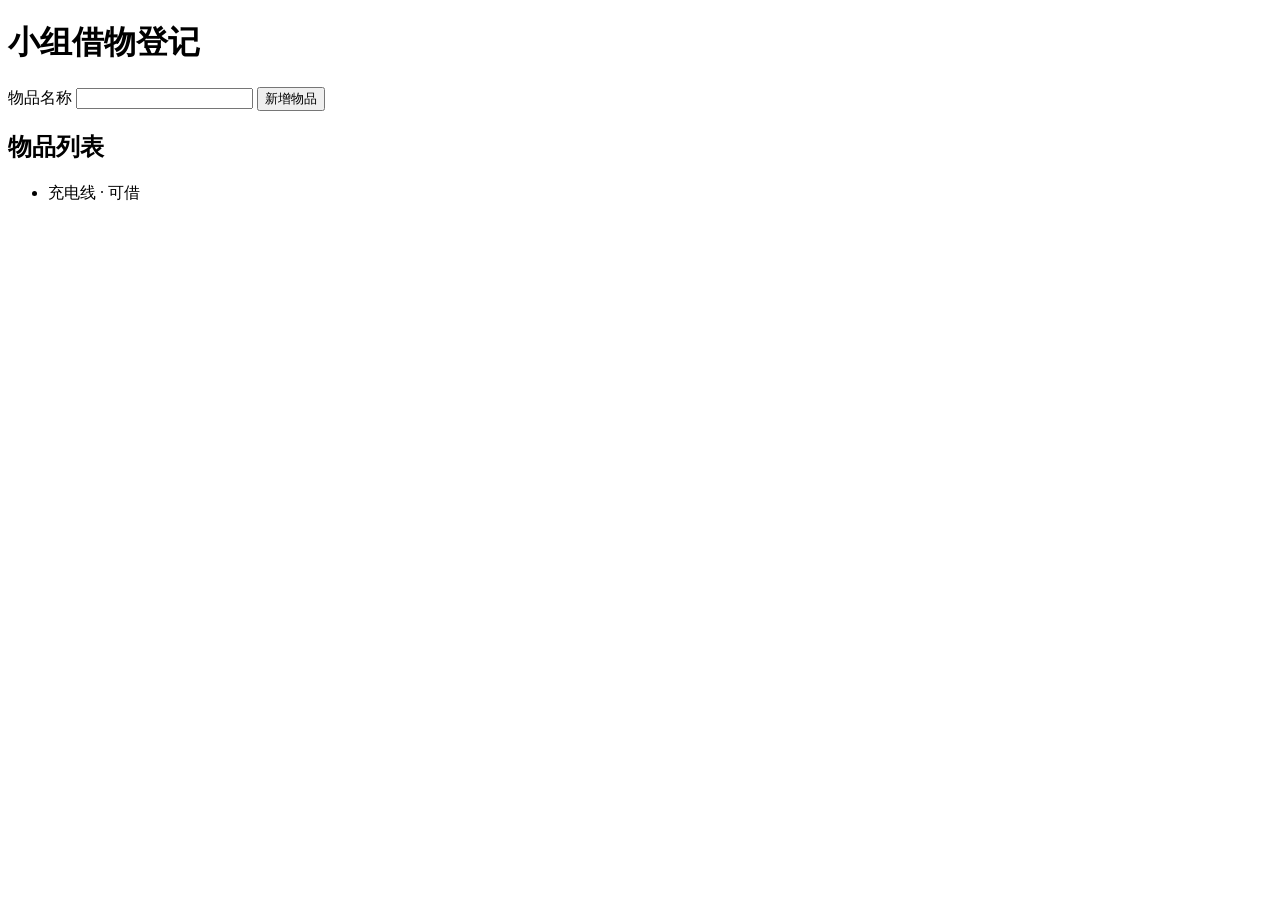
==== 小组借物登记/index.html @ 48cd9614 "first" ====
<!doctype html>
<html lang="zh-CN">
<head>
    <meta charset="UTF-8">
    <meta name="viewport" content="width=device-width, initial-scale=1">
    <title>小组借物登记</title>
</head>
<body>
    <h1>小组借物登记</h1>

    <label for="itemName">物品名称</label>
    <input id="itemName" type="text">
    <button type="button" onclick="addItem()">新增物品</button>

    <h2>物品列表</h2>
    <ul id="itemList">
        <li>充电线 · 可借</li>
    </ul>

    <script>
        function addItem() {
        }
    </script>
</body>
</html>
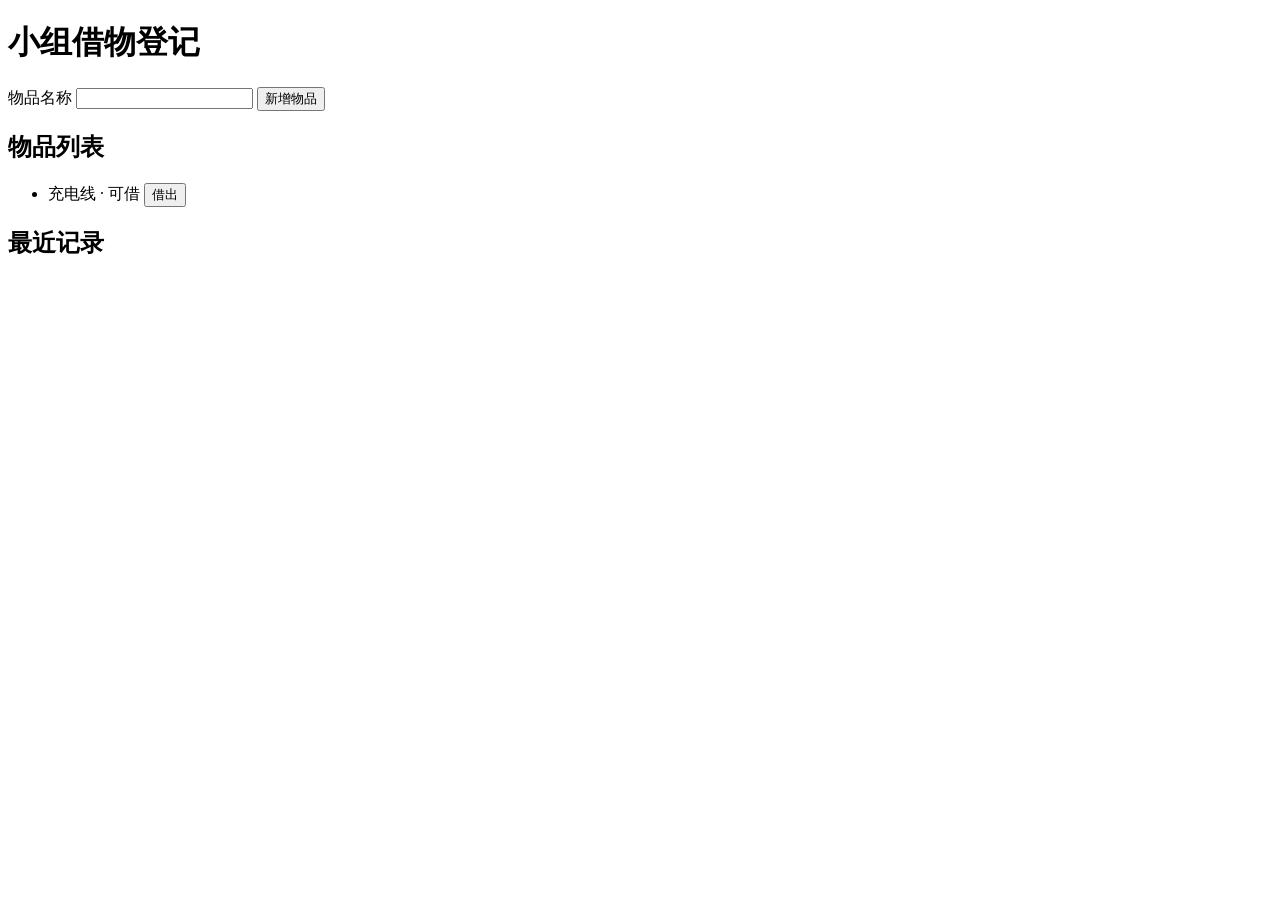
==== commit 6e39003d: "小组借物登记/index.html" ====
--- a/小组借物登记/index.html
+++ b/小组借物登记/index.html
@@ -14,12 +14,78 @@
 
     <h2>物品列表</h2>
     <ul id="itemList">
-        <li>充电线 · 可借</li>
     </ul>
+     <h2>最近记录</h2>
+    <ul id="recordList"></ul>
+    <script>
+        let items = [{ name: "充电线" }];
+    const savedItems = localStorage.getItem("borrowItems");
 
-    <script>
-        function addItem() {
+     if (savedItems !== null) {
+    items = JSON.parse(savedItems);
+}
+function showRecord(action) {
+    const time = new Date().toLocaleTimeString();
+    const record = document.createElement("li");
+    record.textContent = time + " · " + action;
+    document.getElementById("recordList").prepend(record);
+}
+
+function showItem(item) {
+    const row = document.createElement("li");
+    const label = document.createElement("span");
+    const button = document.createElement("button");
+
+    function updateRow() {
+        if (item.borrower) {
+            label.textContent = item.name + " · 已借出 · " + item.borrower + " ";
+            button.textContent = "归还";
+        } else {
+            label.textContent = item.name + " · 可借 ";
+            button.textContent = "借出";
         }
+    }
+
+  button.onclick = function () {
+    let action;
+
+    if (item.borrower) {
+        action = item.borrower + " 归还了 " + item.name;
+        item.borrower = "";
+    } else {
+        const borrower = prompt("请输入借用人的名字");
+        if (borrower === null || borrower.trim() === "") return;
+        item.borrower = borrower.trim();
+        action = item.borrower + " 借走了 " + item.name;
+    }
+
+    localStorage.setItem("borrowItems", JSON.stringify(items));
+    updateRow();
+    showRecord(action);
+};
+
+    updateRow();
+    row.appendChild(label);
+    row.appendChild(button);
+    document.getElementById("itemList").appendChild(row);
+}
+
+function addItem() {
+    const input = document.getElementById("itemName");
+    const name = input.value.trim();
+    if (name === "") return;
+
+    const item = { name: name };
+    items.push(item);
+    localStorage.setItem("borrowItems", JSON.stringify(items));
+
+    showItem(item);
+    input.value = "";
+}
+
+for (const item of items) {
+    showItem(item);
+}
     </script>
 </body>
 </html>
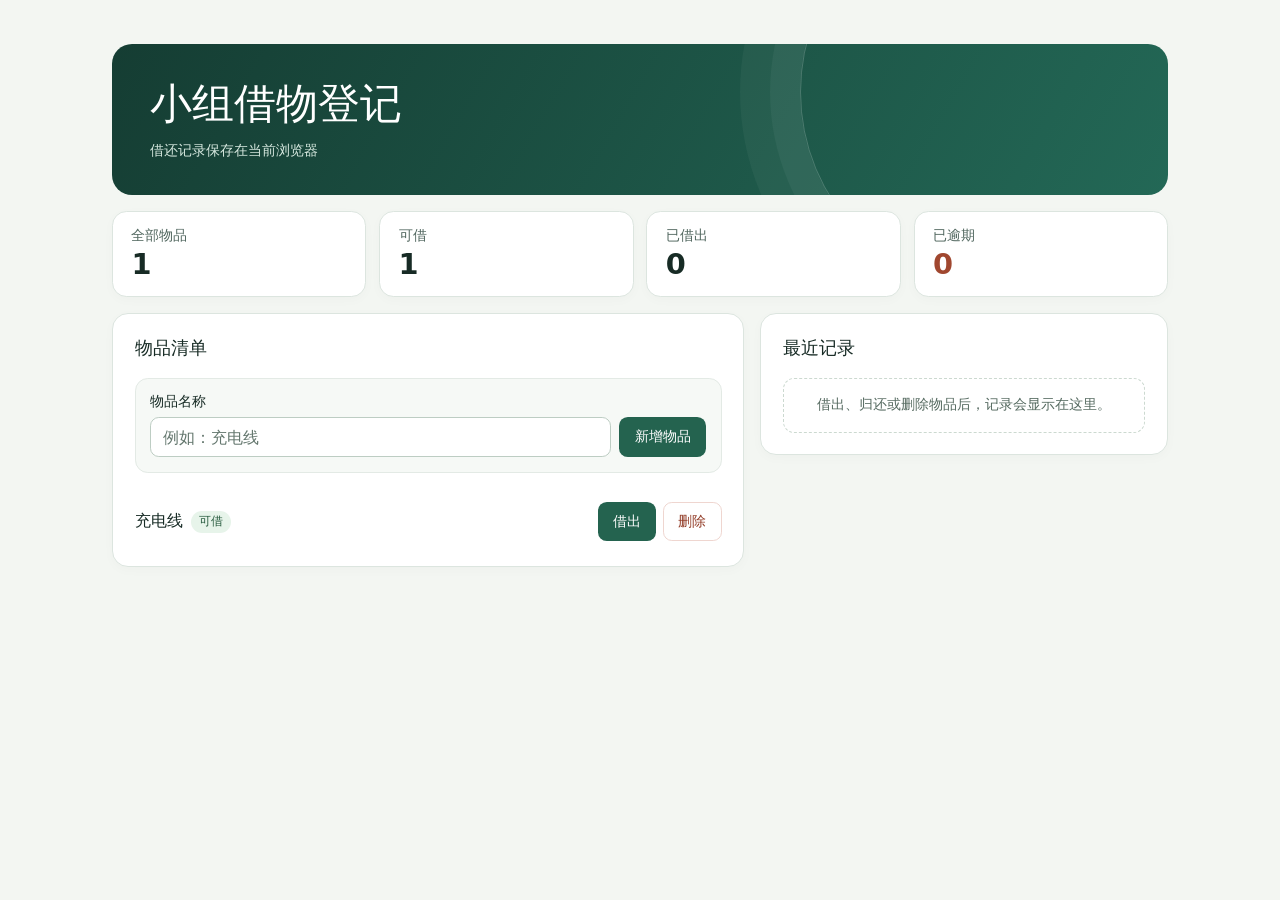
==== commit df15a28d: "完善借物登记界面和借还功能" ====
--- a/小组借物登记/index.html
+++ b/小组借物登记/index.html
@@ -4,87 +4,251 @@
     <meta charset="UTF-8">
     <meta name="viewport" content="width=device-width, initial-scale=1">
     <title>小组借物登记</title>
+    <link rel="stylesheet" href="style.css">
 </head>
 <body>
-    <h1>小组借物登记</h1>
-
-    <label for="itemName">物品名称</label>
-    <input id="itemName" type="text">
-    <button type="button" onclick="addItem()">新增物品</button>
-
-    <h2>物品列表</h2>
-    <ul id="itemList">
-    </ul>
-     <h2>最近记录</h2>
-    <ul id="recordList"></ul>
+    <main class="workspace">
+        <header class="hero">
+            <h1>小组借物登记</h1>
+            <p>借还记录保存在当前浏览器</p>
+        </header>
+
+        <dl class="overview" aria-label="物品统计">
+            <div class="stat"><dt>全部物品</dt><dd id="totalCount">0</dd></div>
+            <div class="stat"><dt>可借</dt><dd id="availableCount">0</dd></div>
+            <div class="stat"><dt>已借出</dt><dd id="borrowedCount">0</dd></div>
+            <div class="stat stat-overdue"><dt>已逾期</dt><dd id="overdueCount">0</dd></div>
+        </dl>
+
+        <div class="panels">
+            <section class="panel" aria-labelledby="itemsHeading">
+                <h2 id="itemsHeading">物品清单</h2>
+                <form class="add-form" onsubmit="addItem(event)">
+                    <label for="itemName">物品名称</label>
+                    <div class="input-row">
+                        <input id="itemName" type="text" placeholder="例如：充电线" required>
+                        <button type="submit">新增物品</button>
+                    </div>
+                </form>
+                <p class="empty-state" id="emptyItems" hidden>清单是空的，可以在上方新增物品。</p>
+                <ul class="item-list" id="itemList" aria-label="物品"></ul>
+            </section>
+
+            <section class="panel" aria-labelledby="recordsHeading">
+                <h2 id="recordsHeading">最近记录</h2>
+                <p class="empty-state" id="emptyRecords">借出、归还或删除物品后，记录会显示在这里。</p>
+                <ul class="record-list" id="recordList" aria-label="操作记录"></ul>
+            </section>
+        </div>
+    </main>
+
+    <dialog id="borrowDialog" aria-labelledby="borrowHeading">
+        <form id="borrowForm" onsubmit="borrowItem(event)">
+            <h2 id="borrowHeading">登记借出</h2>
+            <p class="dialog-item" id="borrowItemName"></p>
+            <label for="borrowerName">借用人</label>
+            <input id="borrowerName" type="text" placeholder="输入借用人姓名" required autofocus>
+            <label for="dueDate">应还日期 <span>选填</span></label>
+            <input id="dueDate" type="date">
+            <div class="dialog-actions">
+                <button class="secondary" id="cancelBorrow" type="button">取消</button>
+                <button type="submit">确认借出</button>
+            </div>
+        </form>
+    </dialog>
+
+    <dialog id="deleteDialog" aria-labelledby="deleteHeading" aria-describedby="deleteMessage">
+        <form method="dialog">
+            <h2 id="deleteHeading">删除物品</h2>
+            <p class="dialog-item" id="deleteMessage"></p>
+            <div class="dialog-actions">
+                <button class="secondary" value="cancel" autofocus>取消</button>
+                <button class="danger-solid" value="delete">确认删除</button>
+            </div>
+        </form>
+    </dialog>
+
     <script>
-        let items = [{ name: "充电线" }];
-    const savedItems = localStorage.getItem("borrowItems");
-
-     if (savedItems !== null) {
-    items = JSON.parse(savedItems);
-}
-function showRecord(action) {
-    const time = new Date().toLocaleTimeString();
-    const record = document.createElement("li");
-    record.textContent = time + " · " + action;
-    document.getElementById("recordList").prepend(record);
+let items = [{ name: "充电线" }];
+let records = [];
+let itemToBorrow = null;
+let itemToDelete = null;
+const savedItems = localStorage.getItem("borrowItems");
+const itemList = document.getElementById("itemList");
+const borrowDialog = document.getElementById("borrowDialog");
+const deleteDialog = document.getElementById("deleteDialog");
+
+if (savedItems !== null) {
+    const saved = JSON.parse(savedItems);
+    if (Array.isArray(saved)) {
+        items = saved;
+    } else {
+        items = saved.items;
+        records = saved.records;
+    }
+}
+
+function saveData() {
+    localStorage.setItem("borrowItems", JSON.stringify({ items, records }));
+}
+
+function showRecord(text) {
+    const row = document.createElement("li");
+    row.textContent = text;
+    document.getElementById("recordList").prepend(row);
+    document.getElementById("emptyRecords").hidden = true;
+}
+
+function addRecord(action) {
+    const text = new Date().toLocaleString() + " · " + action;
+    records.push(text);
+    saveData();
+    showRecord(text);
+}
+
+function isOverdue(item) {
+    if (!item.borrower || !item.dueDate) return false;
+    const today = new Date();
+    today.setHours(0, 0, 0, 0);
+    return new Date(item.dueDate + "T00:00:00") < today;
+}
+
+function openBorrowDialog(item) {
+    itemToBorrow = item;
+    document.getElementById("borrowForm").reset();
+    document.getElementById("borrowItemName").textContent = item.name;
+    borrowDialog.showModal();
+}
+
+function borrowItem(event) {
+    event.preventDefault();
+    const input = document.getElementById("borrowerName");
+    const borrower = input.value.trim();
+    if (!borrower) {
+        input.focus();
+        return;
+    }
+    if (!itemToBorrow || itemToBorrow.borrower) return;
+
+    itemToBorrow.borrower = borrower;
+    itemToBorrow.dueDate = document.getElementById("dueDate").value;
+    addRecord(borrower + " 借走了 " + itemToBorrow.name);
+    borrowDialog.close();
+    renderItems();
+}
+
+function returnItem(item) {
+    const action = item.borrower + " 归还了 " + item.name;
+    item.borrower = "";
+    item.dueDate = "";
+    addRecord(action);
+    renderItems();
+}
+
+function openDeleteDialog(item) {
+    itemToDelete = item;
+    deleteDialog.returnValue = "";
+    const borrower = item.borrower ? " 当前借用人：" + item.borrower + "。" : "";
+    document.getElementById("deleteMessage").textContent = "确定从清单删除「" + item.name + "」？" + borrower;
+    deleteDialog.showModal();
 }
 
 function showItem(item) {
     const row = document.createElement("li");
-    const label = document.createElement("span");
+    row.className = "item-row";
+    const details = document.createElement("div");
+    const heading = document.createElement("div");
+    heading.className = "item-heading";
+    const name = document.createElement("strong");
+    name.textContent = item.name;
+    const badge = document.createElement("span");
     const button = document.createElement("button");
-
-    function updateRow() {
-        if (item.borrower) {
-            label.textContent = item.name + " · 已借出 · " + item.borrower + " ";
-            button.textContent = "归还";
-        } else {
-            label.textContent = item.name + " · 可借 ";
-            button.textContent = "借出";
-        }
-    }
-
-  button.onclick = function () {
-    let action;
+    button.type = "button";
 
     if (item.borrower) {
-        action = item.borrower + " 归还了 " + item.name;
-        item.borrower = "";
+        const late = isOverdue(item);
+        badge.className = late ? "badge overdue" : "badge borrowed";
+        badge.textContent = late ? "已逾期" : "已借出";
+        const description = document.createElement("p");
+        description.className = "item-meta";
+        description.textContent = "借用人 " + item.borrower;
+        if (item.dueDate) description.textContent += " · 应还 " + item.dueDate;
+        details.appendChild(description);
+        button.className = "secondary";
+        button.textContent = "归还";
+        button.onclick = function () { returnItem(item); };
     } else {
-        const borrower = prompt("请输入借用人的名字");
-        if (borrower === null || borrower.trim() === "") return;
-        item.borrower = borrower.trim();
-        action = item.borrower + " 借走了 " + item.name;
-    }
-
-    localStorage.setItem("borrowItems", JSON.stringify(items));
-    updateRow();
-    showRecord(action);
-};
-
-    updateRow();
-    row.appendChild(label);
-    row.appendChild(button);
-    document.getElementById("itemList").appendChild(row);
-}
-
-function addItem() {
+        badge.className = "badge available";
+        badge.textContent = "可借";
+        button.textContent = "借出";
+        button.onclick = function () { openBorrowDialog(item); };
+    }
+
+    heading.appendChild(name);
+    heading.appendChild(badge);
+    details.prepend(heading);
+    row.appendChild(details);
+
+    const deleteButton = document.createElement("button");
+    deleteButton.type = "button";
+    deleteButton.className = "danger";
+    deleteButton.textContent = "删除";
+    deleteButton.setAttribute("aria-label", "删除 " + item.name);
+    deleteButton.onclick = function () { openDeleteDialog(item); };
+
+    const actions = document.createElement("div");
+    actions.className = "item-actions";
+    actions.appendChild(button);
+    actions.appendChild(deleteButton);
+    row.appendChild(actions);
+    itemList.appendChild(row);
+}
+
+function renderItems() {
+    itemList.replaceChildren();
+    document.getElementById("emptyItems").hidden = items.length > 0;
+    for (const item of items) {
+        showItem(item);
+    }
+    const borrowed = items.filter(item => item.borrower).length;
+    document.getElementById("totalCount").textContent = items.length;
+    document.getElementById("availableCount").textContent = items.length - borrowed;
+    document.getElementById("borrowedCount").textContent = borrowed;
+    document.getElementById("overdueCount").textContent = items.filter(isOverdue).length;
+}
+
+function addItem(event) {
+    event.preventDefault();
     const input = document.getElementById("itemName");
     const name = input.value.trim();
     if (name === "") return;
 
     const item = { name: name };
     items.push(item);
-    localStorage.setItem("borrowItems", JSON.stringify(items));
-
-    showItem(item);
+    saveData();
+
+    renderItems();
     input.value = "";
 }
 
-for (const item of items) {
-    showItem(item);
+document.getElementById("cancelBorrow").onclick = function () {
+    borrowDialog.close();
+};
+
+deleteDialog.addEventListener("close", function () {
+    const item = itemToDelete;
+    itemToDelete = null;
+    if (!item || deleteDialog.returnValue !== "delete") return;
+
+    items = items.filter(entry => entry !== item);
+    const borrower = item.borrower ? "（借用人：" + item.borrower + "）" : "";
+    addRecord("删除了 " + item.name + borrower);
+    renderItems();
+});
+
+renderItems();
+for (const record of records) {
+    showRecord(record);
 }
     </script>
 </body>
--- a/小组借物登记/style.css
+++ b/小组借物登记/style.css
@@ -0,0 +1,188 @@
+:root {
+    color-scheme: light;
+    font-family: system-ui, "Microsoft YaHei", sans-serif;
+    color: #172b25;
+    background: #f3f6f2;
+    font-synthesis: none;
+}
+
+*, *::before, *::after { box-sizing: border-box; }
+
+body { margin: 0; }
+
+.workspace {
+    width: min(100% - 2.5rem, 66rem);
+    margin: 2.75rem auto;
+}
+
+.hero {
+    position: relative;
+    isolation: isolate;
+    overflow: hidden;
+    padding: 2.2rem 2.35rem;
+    border-radius: 1.25rem;
+    color: #fff;
+    background: linear-gradient(120deg, #153d33, #236856);
+}
+
+.hero::after {
+    position: absolute;
+    z-index: -1;
+    right: -2rem;
+    top: -9.5rem;
+    width: 25rem;
+    aspect-ratio: 1;
+    border: 1px solid #ffffff33;
+    border-radius: 50%;
+    box-shadow: 0 0 0 30px #ffffff0b, 0 0 0 60px #ffffff0a;
+    content: "";
+}
+
+h1, h2, p, dl, dd { margin: 0; }
+
+h1 { font-size: clamp(1.7rem, 4vw, 2.65rem); line-height: 1.2; }
+.hero p { margin-top: .7rem; color: #d6e8df; font-size: .9rem; }
+
+.overview {
+    display: grid;
+    grid-template-columns: repeat(4, minmax(0, 1fr));
+    gap: .8rem;
+    margin-block: 1rem;
+}
+
+.stat, .panel {
+    border: 1px solid #dce5df;
+    background: #fff;
+    box-shadow: 0 3px 12px #153d3306;
+}
+
+.stat { padding: .9rem 1.15rem; border-radius: .9rem; }
+.stat dt { color: #50665e; font-size: .85rem; }
+.stat dd { margin-top: .16rem; font-size: 1.8rem; font-weight: 700; font-variant-numeric: tabular-nums; }
+.stat-overdue dd { color: #a0472f; }
+
+.panels {
+    display: grid;
+    grid-template-columns: minmax(0, 1.55fr) minmax(0, 1fr);
+    align-items: start;
+    gap: 1rem;
+}
+
+.panel { min-width: 0; padding: 1.35rem; border-radius: 1rem; }
+h2 { font-size: 1.14rem; line-height: 1.4; }
+
+.add-form {
+    margin-top: 1.05rem;
+    padding: .9rem;
+    border: 1px solid #e3eae5;
+    border-radius: .8rem;
+    background: #f6f9f6;
+}
+
+label { display: block; margin-bottom: .35rem; font-size: .85rem; font-weight: 650; }
+.input-row { display: flex; align-items: stretch; gap: .55rem; }
+
+input, button { font: inherit; }
+
+input {
+    width: 100%;
+    min-width: 0;
+    padding: .62rem .72rem;
+    border: 1px solid #bdcdc3;
+    border-radius: .55rem;
+    background: #fff;
+    color: inherit;
+}
+
+input::placeholder { color: #64776e; }
+
+button {
+    flex-shrink: 0;
+    padding: .58rem .9rem;
+    border: 1px solid transparent;
+    border-radius: .55rem;
+    background: #24634f;
+    color: #fff;
+    font-size: .86rem;
+    font-weight: 650;
+    cursor: pointer;
+}
+
+button:hover { background: #194e3e; }
+button:focus-visible, input:focus-visible { outline: 2px solid #2c785e; outline-offset: 2px; }
+.secondary { border-color: #c9d9d0; color: #264a3d; background: #f2f7f3; }
+.secondary:hover { background: #e2eee6; }
+.danger { border-color: #efd6d0; color: #913a25; background: #fff; }
+.danger:hover { background: #fbeae4; }
+.danger-solid { background: #913a25; }
+.danger-solid:hover { background: #782f1e; }
+
+.item-list, .record-list { margin: 1rem 0 0; padding: 0; list-style: none; }
+
+.item-row {
+    display: flex;
+    align-items: center;
+    justify-content: space-between;
+    gap: .7rem;
+    padding-block: .85rem;
+    border-bottom: 1px solid #e5ebe6;
+}
+
+.item-row:last-child { padding-bottom: .2rem; border-bottom: 0; }
+.item-row > div { min-width: 0; }
+.item-actions { display: flex; flex-shrink: 0; gap: .4rem; }
+.item-heading { display: flex; flex-wrap: wrap; align-items: center; gap: .35rem .55rem; overflow-wrap: anywhere; }
+.item-heading strong { font-size: .97rem; }
+
+.badge {
+    padding: .18rem .5rem;
+    border-radius: 10rem;
+    white-space: nowrap;
+    font-size: .74rem;
+    font-weight: 650;
+}
+
+.available { background: #e7f4ea; color: #275b3e; }
+.borrowed { background: #fbefd7; color: #795417; }
+.overdue { background: #fbeae4; color: #913a25; }
+.item-meta { margin-top: .35rem; color: #566a61; font-size: .82rem; overflow-wrap: anywhere; }
+
+.empty-state {
+    margin-top: 1.05rem;
+    padding: 1.1rem .85rem;
+    border: 1px dashed #ccd9d0;
+    border-radius: .7rem;
+    color: #556a60;
+    text-align: center;
+    font-size: .86rem;
+}
+
+.record-list:empty { margin: 0; }
+.item-list:empty { margin: 0; }
+.record-list { max-height: 27rem; overflow: auto; }
+.record-list li { padding: .7rem .15rem; border-bottom: 1px solid #e5ebe6; color: #3f574d; font-size: .87rem; line-height: 1.55; overflow-wrap: anywhere; }
+.record-list li:last-child { border-bottom: 0; }
+
+dialog {
+    width: min(100% - 2rem, 25rem);
+    padding: 1.4rem;
+    border: 1px solid #dce5df;
+    border-radius: 1rem;
+    color: inherit;
+    box-shadow: 0 16px 50px #172b2540;
+}
+
+dialog::backdrop { background: #152d26a0; }
+.dialog-item { margin-block: .4rem 1.1rem; color: #50665e; overflow-wrap: anywhere; }
+dialog input { margin-bottom: .85rem; }
+dialog label span { color: #566a61; font-size: .75rem; font-weight: 400; }
+.dialog-actions { display: flex; justify-content: flex-end; gap: .55rem; margin-top: .3rem; }
+
+@media (max-width: 680px) {
+    .workspace { width: calc(100% - 1.5rem); margin-block: .85rem; }
+    .hero { padding: 1.5rem 1.2rem; }
+    .overview { grid-template-columns: repeat(2, minmax(0, 1fr)); gap: .55rem; }
+    .stat { padding: .7rem .9rem; }
+    .panels { grid-template-columns: 1fr; gap: .7rem; }
+    .panel { padding: 1rem; }
+}
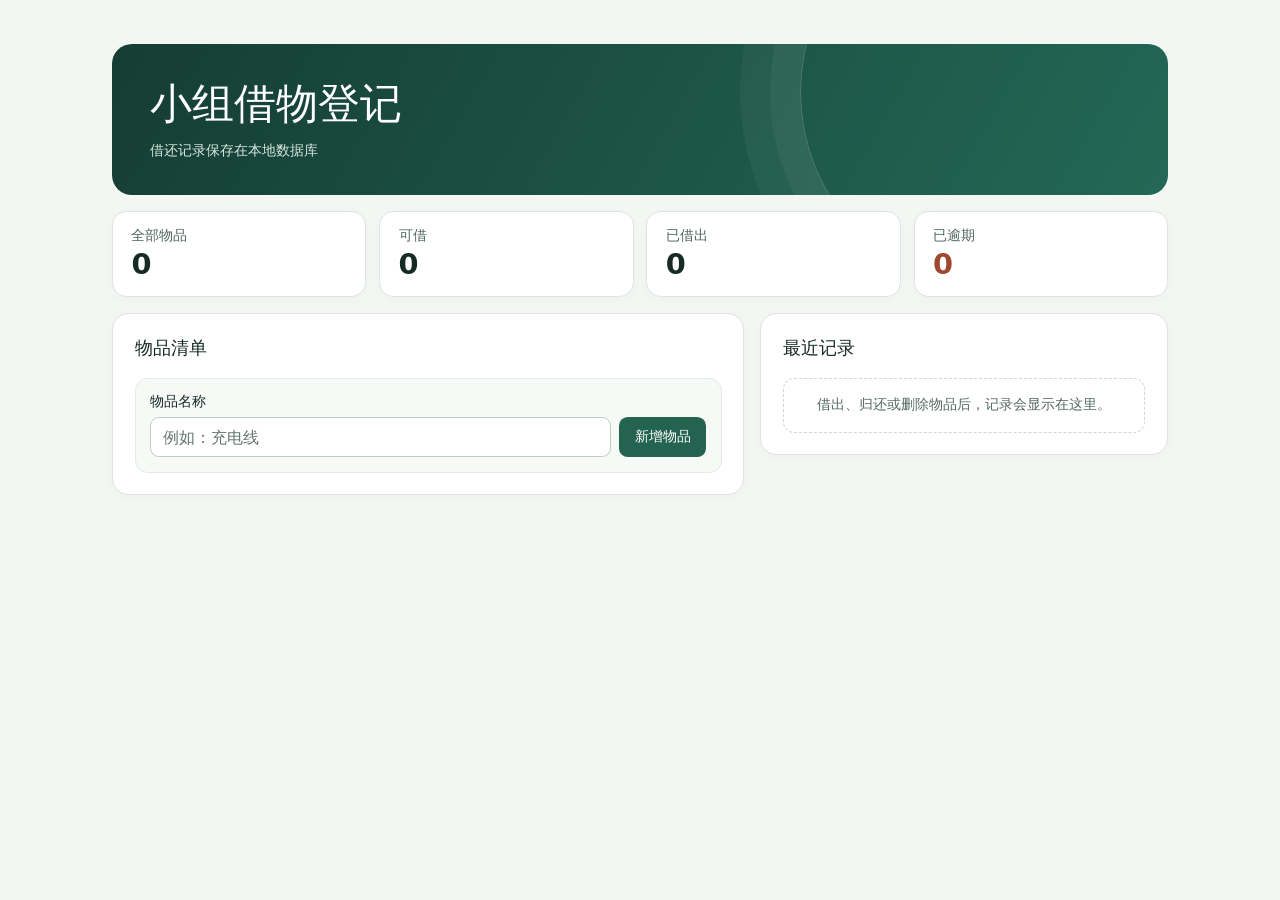
==== commit 4e8aec38: "接入 Java 后端和 SQLite 数据库 - 新增 server/：用 JDK 自带 ServerSocket 手写 HTTP 服务，不依赖任何框架 - 物品和借还记录改存到 data.db，不再" ====
--- a/小组借物登记/index.html
+++ b/小组借物登记/index.html
@@ -10,7 +10,7 @@
     <main class="workspace">
         <header class="hero">
             <h1>小组借物登记</h1>
-            <p>借还记录保存在当前浏览器</p>
+            <p>借还记录保存在本地数据库</p>
         </header>
 
         <dl class="overview" aria-label="物品统计">
@@ -61,49 +61,55 @@
         <form method="dialog">
             <h2 id="deleteHeading">删除物品</h2>
             <p class="dialog-item" id="deleteMessage"></p>
+            <p class="delete-warning" id="deleteWarning" hidden>请再确认一次。删除后，物品会从清单移除，之前的借还记录仍可查看。</p>
             <div class="dialog-actions">
-                <button class="secondary" value="cancel" autofocus>取消</button>
-                <button class="danger-solid" value="delete">确认删除</button>
+                <button class="secondary" id="cancelDelete" type="submit" value="cancel" autofocus>取消</button>
+                <button class="danger-solid" id="continueDelete" type="button">继续删除</button>
+                <button class="danger-solid" id="confirmDelete" type="submit" value="delete" hidden disabled>确认删除</button>
             </div>
         </form>
     </dialog>
 
     <script>
-let items = [{ name: "充电线" }];
+let items = [];
 let records = [];
 let itemToBorrow = null;
 let itemToDelete = null;
-const savedItems = localStorage.getItem("borrowItems");
 const itemList = document.getElementById("itemList");
 const borrowDialog = document.getElementById("borrowDialog");
 const deleteDialog = document.getElementById("deleteDialog");
-
-if (savedItems !== null) {
-    const saved = JSON.parse(savedItems);
-    if (Array.isArray(saved)) {
-        items = saved;
-    } else {
-        items = saved.items;
-        records = saved.records;
-    }
-}
-
-function saveData() {
-    localStorage.setItem("borrowItems", JSON.stringify({ items, records }));
-}
-
-function showRecord(text) {
-    const row = document.createElement("li");
-    row.textContent = text;
-    document.getElementById("recordList").prepend(row);
-    document.getElementById("emptyRecords").hidden = true;
-}
-
-function addRecord(action) {
-    const text = new Date().toLocaleString() + " · " + action;
-    records.push(text);
-    saveData();
-    showRecord(text);
+const deleteWarning = document.getElementById("deleteWarning");
+const continueDeleteButton = document.getElementById("continueDelete");
+const confirmDeleteButton = document.getElementById("confirmDelete");
+
+// 问后端要最新的物品和记录，然后重画整个页面
+async function refresh() {
+    const res = await fetch("/api/state");
+    const data = await res.json();
+    items = data.items;
+    records = data.records;
+    renderItems();
+    renderRecords();
+}
+
+function renderRecords() {
+    const list = document.getElementById("recordList");
+    list.replaceChildren();
+    for (const record of records) {
+        const row = document.createElement("li");
+        row.textContent = record.createdAt + " · " + record.text;
+        list.appendChild(row);
+    }
+    document.getElementById("emptyRecords").hidden = records.length > 0;
+}
+
+// 往后端发一个「要做某事」的请求
+function post(url, data) {
+    return fetch(url, {
+        method: "POST",
+        headers: { "Content-Type": "application/x-www-form-urlencoded; charset=utf-8" },
+        body: new URLSearchParams(data)
+    });
 }
 
 function isOverdue(item) {
@@ -120,7 +126,7 @@
     borrowDialog.showModal();
 }
 
-function borrowItem(event) {
+async function borrowItem(event) {
     event.preventDefault();
     const input = document.getElementById("borrowerName");
     const borrower = input.value.trim();
@@ -130,24 +136,28 @@
     }
     if (!itemToBorrow || itemToBorrow.borrower) return;
 
-    itemToBorrow.borrower = borrower;
-    itemToBorrow.dueDate = document.getElementById("dueDate").value;
-    addRecord(borrower + " 借走了 " + itemToBorrow.name);
+    const item = itemToBorrow;
+    itemToBorrow = null;
+    await post("/api/items/" + item.id + "/borrow", {
+        borrower: borrower,
+        dueDate: document.getElementById("dueDate").value
+    });
     borrowDialog.close();
-    renderItems();
-}
-
-function returnItem(item) {
-    const action = item.borrower + " 归还了 " + item.name;
-    item.borrower = "";
-    item.dueDate = "";
-    addRecord(action);
-    renderItems();
+    await refresh();
+}
+
+async function returnItem(item) {
+    await post("/api/items/" + item.id + "/return", {});
+    await refresh();
 }
 
 function openDeleteDialog(item) {
     itemToDelete = item;
     deleteDialog.returnValue = "";
+    deleteWarning.hidden = true;
+    continueDeleteButton.hidden = false;
+    confirmDeleteButton.hidden = true;
+    confirmDeleteButton.disabled = true;
     const borrower = item.borrower ? " 当前借用人：" + item.borrower + "。" : "";
     document.getElementById("deleteMessage").textContent = "确定从清单删除「" + item.name + "」？" + borrower;
     deleteDialog.showModal();
@@ -166,6 +176,7 @@
     button.type = "button";
 
     if (item.borrower) {
+        row.classList.add("is-borrowed");
         const late = isOverdue(item);
         badge.className = late ? "badge overdue" : "badge borrowed";
         badge.textContent = late ? "已逾期" : "已借出";
@@ -217,39 +228,39 @@
     document.getElementById("overdueCount").textContent = items.filter(isOverdue).length;
 }
 
-function addItem(event) {
+async function addItem(event) {
     event.preventDefault();
     const input = document.getElementById("itemName");
     const name = input.value.trim();
     if (name === "") return;
 
-    const item = { name: name };
-    items.push(item);
-    saveData();
-
-    renderItems();
+    await post("/api/items", { name: name });
     input.value = "";
+    await refresh();
 }
 
 document.getElementById("cancelBorrow").onclick = function () {
     borrowDialog.close();
 };
 
-deleteDialog.addEventListener("close", function () {
+continueDeleteButton.onclick = function () {
+    deleteWarning.hidden = false;
+    continueDeleteButton.hidden = true;
+    confirmDeleteButton.hidden = false;
+    confirmDeleteButton.disabled = false;
+    document.getElementById("cancelDelete").focus();
+};
+
+deleteDialog.addEventListener("close", async function () {
     const item = itemToDelete;
     itemToDelete = null;
-    if (!item || deleteDialog.returnValue !== "delete") return;
-
-    items = items.filter(entry => entry !== item);
-    const borrower = item.borrower ? "（借用人：" + item.borrower + "）" : "";
-    addRecord("删除了 " + item.name + borrower);
-    renderItems();
+    if (!item || deleteDialog.returnValue !== "delete" || confirmDeleteButton.disabled) return;
+
+    await fetch("/api/items/" + item.id, { method: "DELETE" });
+    await refresh();
 });
 
-renderItems();
-for (const record of records) {
-    showRecord(record);
-}
+refresh();
     </script>
 </body>
 </html>
--- a/小组借物登记/style.css
+++ b/小组借物登记/style.css
@@ -129,6 +129,14 @@
 }
 
 .item-row:last-child { padding-bottom: .2rem; border-bottom: 0; }
+
+.item-row.is-borrowed {
+    margin-block: .4rem;
+    padding: .8rem .75rem;
+    border: 1px solid #cf822f;
+    border-radius: .65rem;
+}
+
 .item-row > div { min-width: 0; }
 .item-actions { display: flex; flex-shrink: 0; gap: .4rem; }
 .item-heading { display: flex; flex-wrap: wrap; align-items: center; gap: .35rem .55rem; overflow-wrap: anywhere; }
@@ -174,6 +182,15 @@
 
 dialog::backdrop { background: #152d26a0; }
 .dialog-item { margin-block: .4rem 1.1rem; color: #50665e; overflow-wrap: anywhere; }
+.delete-warning {
+    margin-bottom: .8rem;
+    padding: .75rem;
+    border-radius: .55rem;
+    background: #fbeae4;
+    color: #78301e;
+    font-size: .86rem;
+    line-height: 1.6;
+}
 dialog input { margin-bottom: .85rem; }
 dialog label span { color: #566a61; font-size: .75rem; font-weight: 400; }
 .dialog-actions { display: flex; justify-content: flex-end; gap: .55rem; margin-top: .3rem; }
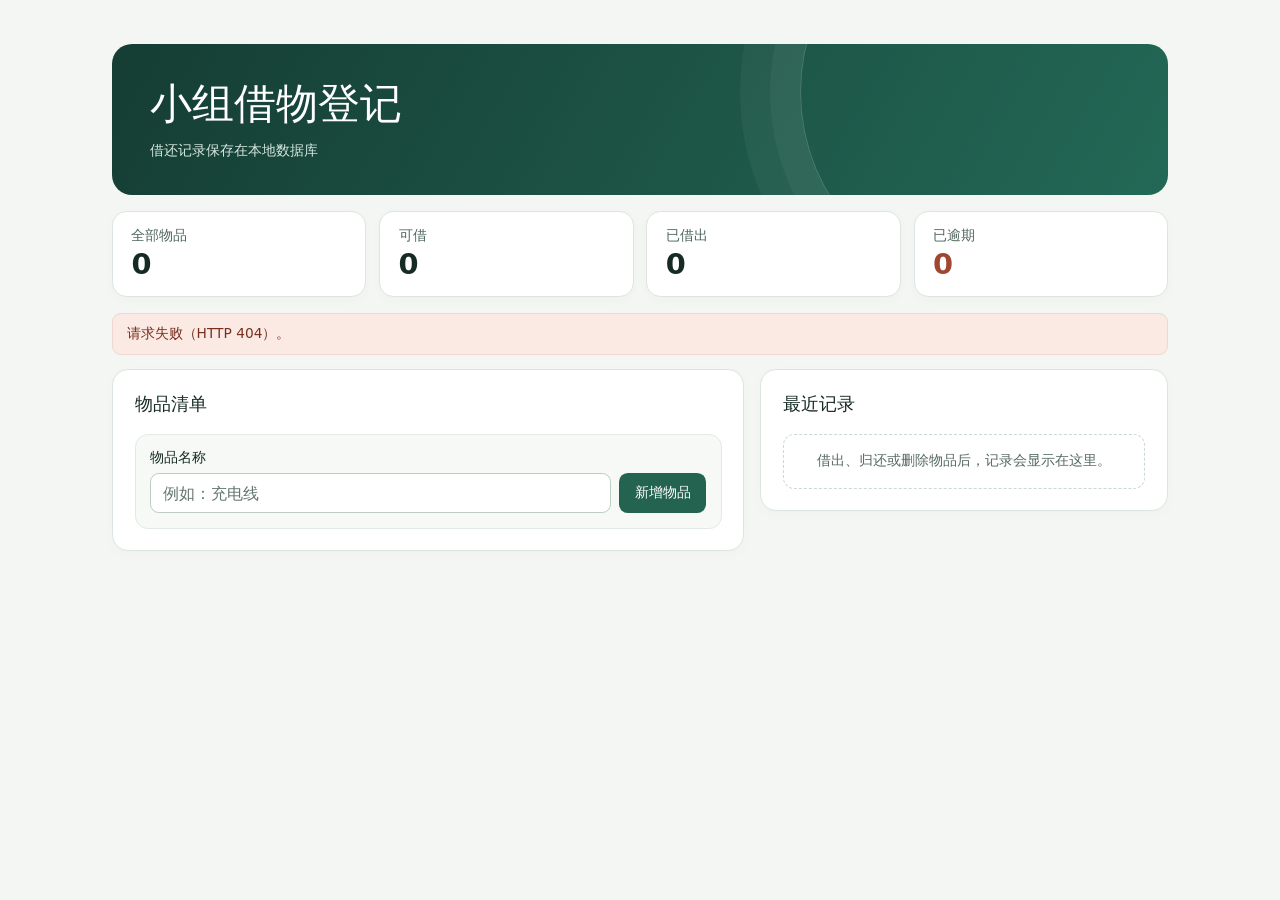
==== commit 85915179: "处理操作失败并防止重复借出" ====
--- a/小组借物登记/index.html
+++ b/小组借物登记/index.html
@@ -20,6 +20,8 @@
             <div class="stat stat-overdue"><dt>已逾期</dt><dd id="overdueCount">0</dd></div>
         </dl>
 
+        <p class="operation-error" id="operationError" role="alert" hidden></p>
+
         <div class="panels">
             <section class="panel" aria-labelledby="itemsHeading">
                 <h2 id="itemsHeading">物品清单</h2>
@@ -50,9 +52,10 @@
             <input id="borrowerName" type="text" placeholder="输入借用人姓名" required autofocus>
             <label for="dueDate">应还日期 <span>选填</span></label>
             <input id="dueDate" type="date">
+            <p class="operation-error" id="borrowError" role="alert" hidden></p>
             <div class="dialog-actions">
                 <button class="secondary" id="cancelBorrow" type="button">取消</button>
-                <button type="submit">确认借出</button>
+                <button id="submitBorrow" type="submit">确认借出</button>
             </div>
         </form>
     </dialog>
@@ -77,19 +80,59 @@
 let itemToDelete = null;
 const itemList = document.getElementById("itemList");
 const borrowDialog = document.getElementById("borrowDialog");
+const submitBorrowButton = document.getElementById("submitBorrow");
+const cancelBorrowButton = document.getElementById("cancelBorrow");
 const deleteDialog = document.getElementById("deleteDialog");
 const deleteWarning = document.getElementById("deleteWarning");
 const continueDeleteButton = document.getElementById("continueDelete");
 const confirmDeleteButton = document.getElementById("confirmDelete");
 
+function showError(target, message = "") {
+    const errorBox = document.getElementById(target);
+    errorBox.textContent = message;
+    errorBox.hidden = message === "";
+}
+
+async function requestJson(url, options) {
+    let response;
+    try {
+        response = await fetch(url, options);
+    } catch {
+        throw new Error("连接后端失败，请确认 Java 服务已启动。");
+    }
+    const data = await response.json().catch(() => null);
+    if (!response.ok) {
+        throw new Error(data?.error || "请求失败（HTTP " + response.status + "）。");
+    }
+    if (data === null) throw new Error("后端返回了无法读取的数据。");
+    return data;
+}
+
 // 问后端要最新的物品和记录，然后重画整个页面
-async function refresh() {
-    const res = await fetch("/api/state");
-    const data = await res.json();
-    items = data.items;
-    records = data.records;
-    renderItems();
-    renderRecords();
+async function refresh(afterSave = false) {
+    try {
+        const data = await requestJson("/api/state");
+        items = data.items;
+        records = data.records;
+        renderItems();
+        renderRecords();
+        showError("operationError");
+    } catch (error) {
+        const message = afterSave ? "操作已保存，列表刷新失败，请刷新页面查看。" : error.message;
+        showError("operationError", message);
+    }
+}
+
+async function runAction(request, onSuccess = null, errorTarget = "operationError") {
+    showError(errorTarget);
+    try {
+        await request();
+    } catch (error) {
+        showError(errorTarget, error.message);
+        return;
+    }
+    if (onSuccess) onSuccess();
+    await refresh(true);
 }
 
 function renderRecords() {
@@ -105,7 +148,7 @@
 
 // 往后端发一个「要做某事」的请求
 function post(url, data) {
-    return fetch(url, {
+    return requestJson(url, {
         method: "POST",
         headers: { "Content-Type": "application/x-www-form-urlencoded; charset=utf-8" },
         body: new URLSearchParams(data)
@@ -121,6 +164,7 @@
 
 function openBorrowDialog(item) {
     itemToBorrow = item;
+    showError("borrowError");
     document.getElementById("borrowForm").reset();
     document.getElementById("borrowItemName").textContent = item.name;
     borrowDialog.showModal();
@@ -134,21 +178,32 @@
         input.focus();
         return;
     }
-    if (!itemToBorrow || itemToBorrow.borrower) return;
+    if (!itemToBorrow || itemToBorrow.borrower || submitBorrowButton.disabled) return;
 
     const item = itemToBorrow;
-    itemToBorrow = null;
-    await post("/api/items/" + item.id + "/borrow", {
+    const details = {
         borrower: borrower,
         dueDate: document.getElementById("dueDate").value
-    });
-    borrowDialog.close();
-    await refresh();
+    };
+    submitBorrowButton.disabled = true;
+    cancelBorrowButton.disabled = true;
+    try {
+        await runAction(
+            () => post("/api/items/" + item.id + "/borrow", details),
+            () => {
+                itemToBorrow = null;
+                borrowDialog.close();
+            },
+            "borrowError"
+        );
+    } finally {
+        submitBorrowButton.disabled = false;
+        cancelBorrowButton.disabled = false;
+    }
 }
 
 async function returnItem(item) {
-    await post("/api/items/" + item.id + "/return", {});
-    await refresh();
+    await runAction(() => post("/api/items/" + item.id + "/return", {}));
 }
 
 function openDeleteDialog(item) {
@@ -234,14 +289,19 @@
     const name = input.value.trim();
     if (name === "") return;
 
-    await post("/api/items", { name: name });
-    input.value = "";
-    await refresh();
-}
-
-document.getElementById("cancelBorrow").onclick = function () {
+    await runAction(
+        () => post("/api/items", { name: name }),
+        () => { input.value = ""; }
+    );
+}
+
+cancelBorrowButton.onclick = function () {
     borrowDialog.close();
 };
+
+borrowDialog.addEventListener("cancel", function (event) {
+    if (submitBorrowButton.disabled) event.preventDefault();
+});
 
 continueDeleteButton.onclick = function () {
     deleteWarning.hidden = false;
@@ -256,8 +316,7 @@
     itemToDelete = null;
     if (!item || deleteDialog.returnValue !== "delete" || confirmDeleteButton.disabled) return;
 
-    await fetch("/api/items/" + item.id, { method: "DELETE" });
-    await refresh();
+    await runAction(() => requestJson("/api/items/" + item.id, { method: "DELETE" }));
 });
 
 refresh();
--- a/小组借物登记/style.css
+++ b/小组借物登记/style.css
@@ -109,6 +109,7 @@
 }
 
 button:hover { background: #194e3e; }
+button:disabled { opacity: .65; cursor: default; }
 button:focus-visible, input:focus-visible { outline: 2px solid #2c785e; outline-offset: 2px; }
 .secondary { border-color: #c9d9d0; color: #264a3d; background: #f2f7f3; }
 .secondary:hover { background: #e2eee6; }
@@ -182,6 +183,16 @@
 
 dialog::backdrop { background: #152d26a0; }
 .dialog-item { margin-block: .4rem 1.1rem; color: #50665e; overflow-wrap: anywhere; }
+.operation-error {
+    margin-bottom: .85rem;
+    padding: .7rem .85rem;
+    border: 1px solid #efd6d0;
+    border-radius: .55rem;
+    background: #fbeae4;
+    color: #78301e;
+    font-size: .86rem;
+    overflow-wrap: anywhere;
+}
 .delete-warning {
     margin-bottom: .8rem;
     padding: .75rem;
